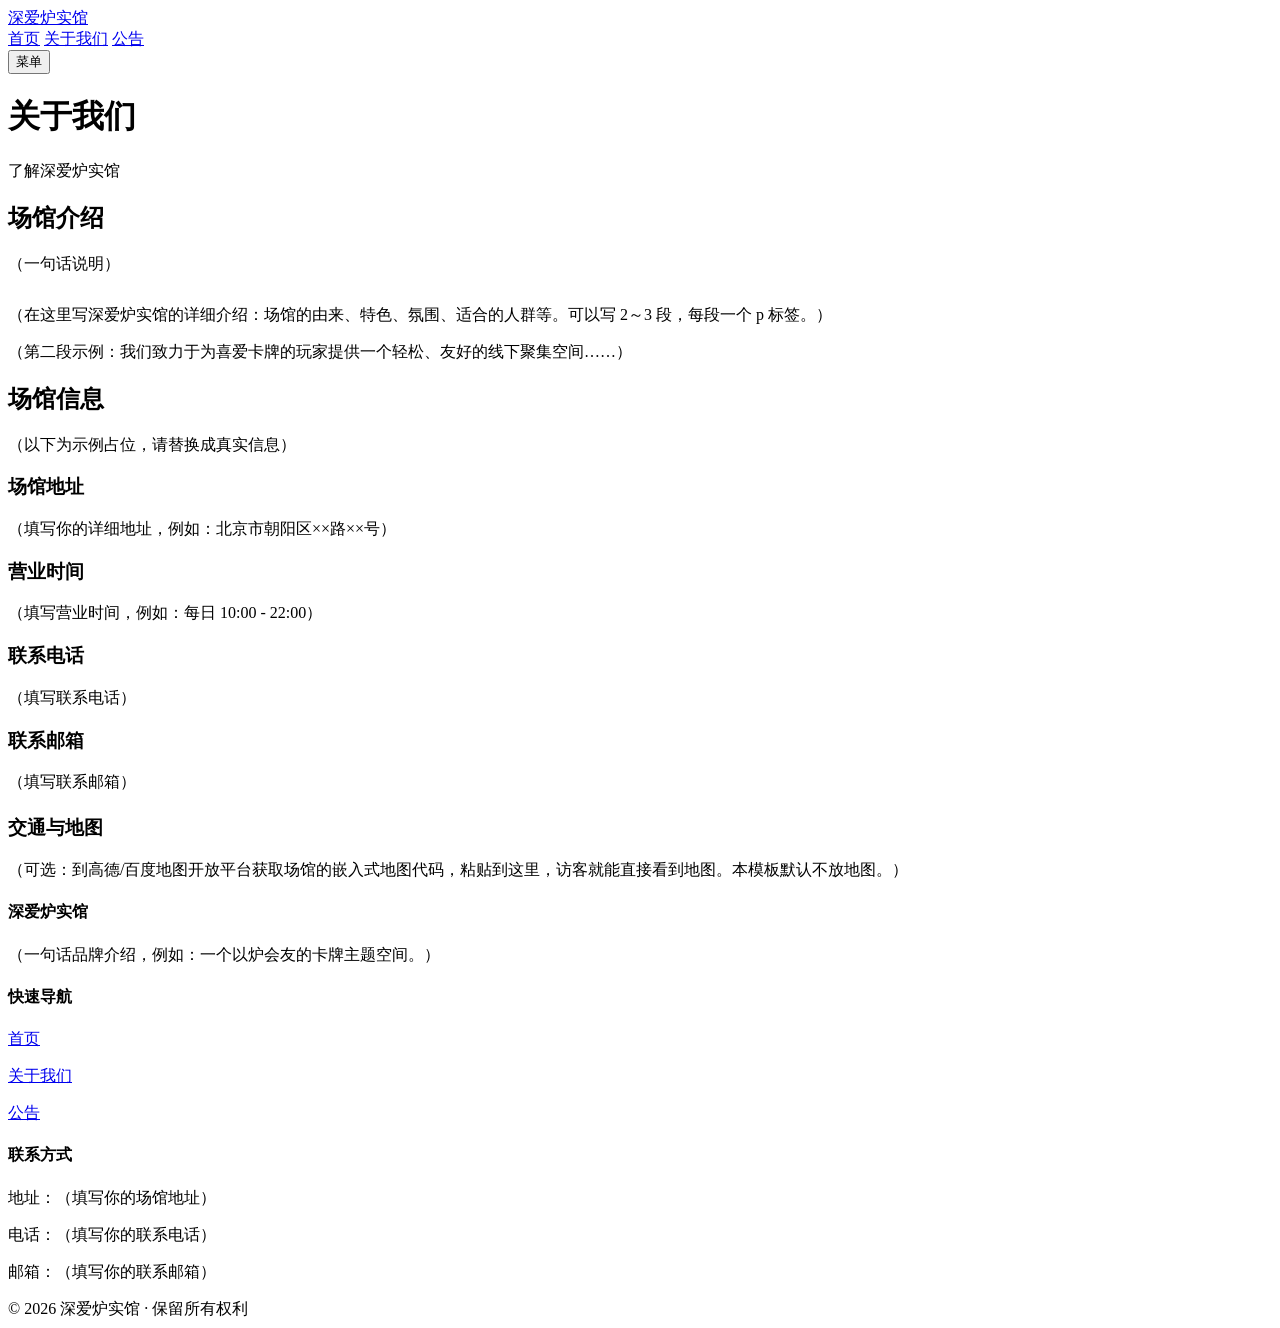
==== about.html @ 38d2ae95 "Add files via upload" ====
<!DOCTYPE html>
<html lang="zh-CN">
<head>
  <meta charset="UTF-8">
  <meta name="viewport" content="width=device-width, initial-scale=1.0">
  <title>关于我们 - 深爱炉实馆</title>
  <meta name="description" content="深爱炉实馆场馆介绍与联系方式。">
  <link rel="icon" href="data:image/svg+xml,%3Csvg xmlns='http://www.w3.org/2000/svg' viewBox='0 0 64 64'%3E%3Crect width='64' height='64' rx='12' fill='%232c2014'/%3E%3Cpath d='M32 10 L54 32 L32 54 L10 32 Z' fill='%23b8862e'/%3E%3Cpath d='M32 22 L42 32 L32 42 L22 32 Z' fill='%23f6f1e6'/%3E%3C/svg%3E">
  <link rel="stylesheet" href="css/style.css">
</head>
<body>

  <!-- ===== 顶部导航栏 ===== -->
  <header class="顶栏">
    <div class="容器 顶栏内部">
      <a class="馆名" href="index.html">深爱<span class="金色字">炉实馆</span></a>
      <nav class="导航" id="导航">
        <a href="index.html">首页</a>
        <a href="about.html" class="当前页">关于我们</a>
        <a href="news.html">公告</a>
      </nav>
      <button class="菜单按钮" onclick="切换菜单()">菜单</button>
    </div>
  </header>

  <!-- ===== 页面标题 ===== -->
  <div class="页头">
    <h1>关于我们</h1>
    <p>了解深爱炉实馆</p>
  </div>

  <!-- ===== 场馆介绍 ===== -->
  <section class="区块">
    <div class="容器">
      <h2 class="区块标题">场馆介绍</h2>
      <p class="区块副标题">（一句话说明）</p>
      <div class="关于段落" style="margin-top:30px;">
        <p>（在这里写深爱炉实馆的详细介绍：场馆的由来、特色、氛围、适合的人群等。可以写 2～3 段，每段一个 p 标签。）</p>
        <p>（第二段示例：我们致力于为喜爱卡牌的玩家提供一个轻松、友好的线下聚集空间……）</p>
      </div>
    </div>
  </section>

  <!-- ===== 场馆信息 ===== -->
  <section class="区块" style="padding-top:0;">
    <div class="容器">
      <h2 class="区块标题">场馆信息</h2>
      <p class="区块副标题">（以下为示例占位，请替换成真实信息）</p>
      <div class="信息卡组">
        <div class="信息卡">
          <h3>场馆地址</h3>
          <p>（填写你的详细地址，例如：北京市朝阳区××路××号）</p>
        </div>
        <div class="信息卡">
          <h3>营业时间</h3>
          <p>（填写营业时间，例如：每日 10:00 - 22:00）</p>
        </div>
        <div class="信息卡">
          <h3>联系电话</h3>
          <p>（填写联系电话）</p>
        </div>
        <div class="信息卡">
          <h3>联系邮箱</h3>
          <p>（填写联系邮箱）</p>
        </div>
      </div>

      <div class="信息卡" style="margin-top:22px;">
        <h3>交通与地图</h3>
        <p>（可选：到高德/百度地图开放平台获取场馆的嵌入式地图代码，粘贴到这里，访客就能直接看到地图。本模板默认不放地图。）</p>
      </div>
    </div>
  </section>

  <!-- ===== 页脚 ===== -->
  <footer class="页脚">
    <div class="容器 页脚内部">
      <div>
        <h4>深爱炉实馆</h4>
        <p>（一句话品牌介绍，例如：一个以炉会友的卡牌主题空间。）</p>
      </div>
      <div>
        <h4>快速导航</h4>
        <p><a href="index.html">首页</a></p>
        <p><a href="about.html">关于我们</a></p>
        <p><a href="news.html">公告</a></p>
      </div>
      <div>
        <h4>联系方式</h4>
        <p>地址：（填写你的场馆地址）</p>
        <p>电话：（填写你的联系电话）</p>
        <p>邮箱：（填写你的联系邮箱）</p>
      </div>
    </div>
    <div class="版权行">© 2026 深爱炉实馆 · 保留所有权利</div>
  </footer>

  <script>
    function 切换菜单() {
      document.getElementById("导航").classList.toggle("展开");
    }
  </script>
</body>
</html>
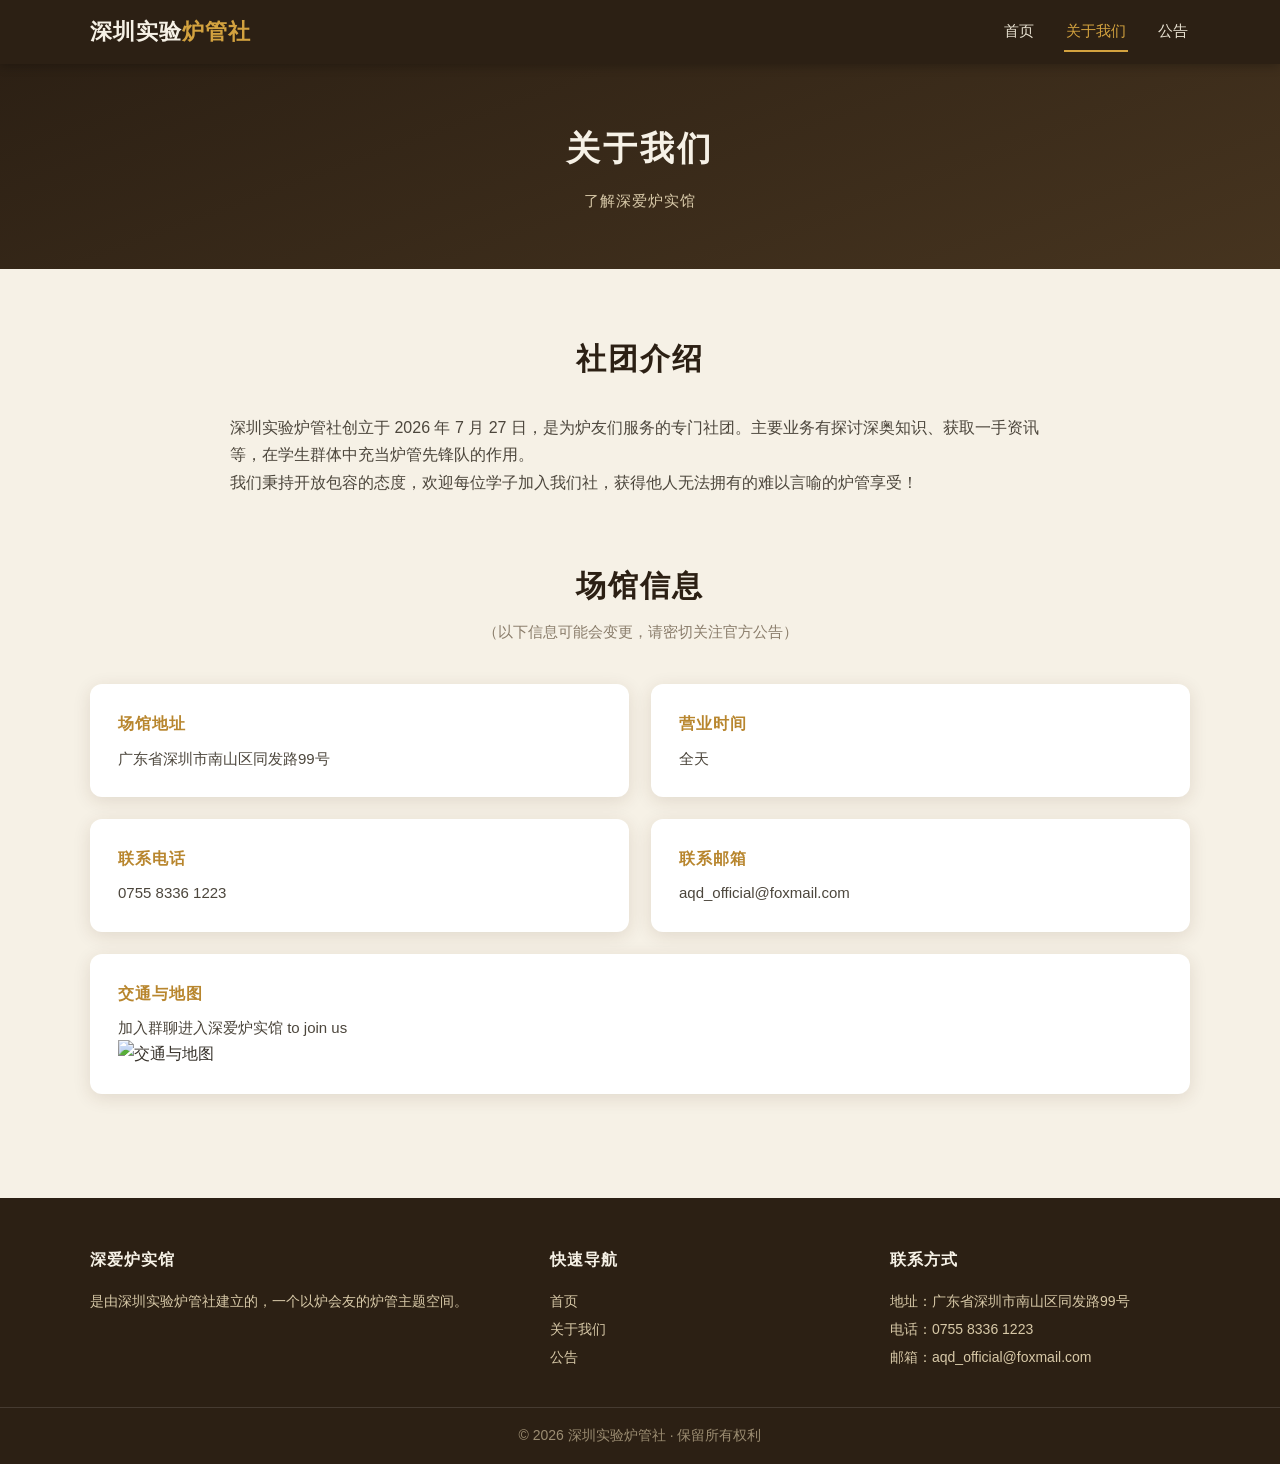
==== commit 6d2d5cd4: "Add files via upload" ====
--- a/about.html
+++ b/about.html
@@ -13,7 +13,7 @@
   <!-- ===== 顶部导航栏 ===== -->
   <header class="顶栏">
     <div class="容器 顶栏内部">
-      <a class="馆名" href="index.html">深爱<span class="金色字">炉实馆</span></a>
+      <a class="馆名" href="index.html">深圳实验<span class="金色字">炉管社</span></a>
       <nav class="导航" id="导航">
         <a href="index.html">首页</a>
         <a href="about.html" class="当前页">关于我们</a>
@@ -29,14 +29,13 @@
     <p>了解深爱炉实馆</p>
   </div>
 
-  <!-- ===== 场馆介绍 ===== -->
+  <!-- ===== 社团介绍 ===== -->
   <section class="区块">
     <div class="容器">
-      <h2 class="区块标题">场馆介绍</h2>
-      <p class="区块副标题">（一句话说明）</p>
+      <h2 class="区块标题">社团介绍</h2>
       <div class="关于段落" style="margin-top:30px;">
-        <p>（在这里写深爱炉实馆的详细介绍：场馆的由来、特色、氛围、适合的人群等。可以写 2～3 段，每段一个 p 标签。）</p>
-        <p>（第二段示例：我们致力于为喜爱卡牌的玩家提供一个轻松、友好的线下聚集空间……）</p>
+        <p>深圳实验炉管社创立于 2026 年 7 月 27 日，是为炉友们服务的专门社团。主要业务有探讨深奥知识、获取一手资讯等，在学生群体中充当炉管先锋队的作用。</p>
+        <p>我们秉持开放包容的态度，欢迎每位学子加入我们社，获得他人无法拥有的难以言喻的炉管享受！</p>
       </div>
     </div>
   </section>
@@ -45,30 +44,34 @@
   <section class="区块" style="padding-top:0;">
     <div class="容器">
       <h2 class="区块标题">场馆信息</h2>
-      <p class="区块副标题">（以下为示例占位，请替换成真实信息）</p>
+      <p class="区块副标题">（以下信息可能会变更，请密切关注官方公告）</p>
       <div class="信息卡组">
         <div class="信息卡">
           <h3>场馆地址</h3>
-          <p>（填写你的详细地址，例如：北京市朝阳区××路××号）</p>
+          <p>广东省深圳市南山区同发路99号</p>
         </div>
         <div class="信息卡">
           <h3>营业时间</h3>
-          <p>（填写营业时间，例如：每日 10:00 - 22:00）</p>
+          <p>全天</p>
         </div>
         <div class="信息卡">
           <h3>联系电话</h3>
-          <p>（填写联系电话）</p>
+          <p>0755 8336 1223</p>
         </div>
         <div class="信息卡">
           <h3>联系邮箱</h3>
-          <p>（填写联系邮箱）</p>
+          <p>aqd_official@foxmail.com</p>
         </div>
       </div>
 
+      
       <div class="信息卡" style="margin-top:22px;">
         <h3>交通与地图</h3>
-        <p>（可选：到高德/百度地图开放平台获取场馆的嵌入式地图代码，粘贴到这里，访客就能直接看到地图。本模板默认不放地图。）</p>
+        <p>加入群聊进入深爱炉实馆 to join us</p>
+        <!-- ★ 交通/地图图片：把图片命名为 map.jpg，放进 images 文件夹即可显示 -->
+        <img class="地图图片" src="images/map.jpg" alt="交通与地图">
       </div>
+
     </div>
   </section>
 
@@ -77,7 +80,7 @@
     <div class="容器 页脚内部">
       <div>
         <h4>深爱炉实馆</h4>
-        <p>（一句话品牌介绍，例如：一个以炉会友的卡牌主题空间。）</p>
+        <p>是由深圳实验炉管社建立的，一个以炉会友的炉管主题空间。</p>
       </div>
       <div>
         <h4>快速导航</h4>
@@ -87,12 +90,12 @@
       </div>
       <div>
         <h4>联系方式</h4>
-        <p>地址：（填写你的场馆地址）</p>
-        <p>电话：（填写你的联系电话）</p>
-        <p>邮箱：（填写你的联系邮箱）</p>
+        <p>地址：广东省深圳市南山区同发路99号</p>
+        <p>电话：0755 8336 1223</p>
+        <p>邮箱：aqd_official@foxmail.com</p>
       </div>
     </div>
-    <div class="版权行">© 2026 深爱炉实馆 · 保留所有权利</div>
+    <div class="版权行">© 2026 深圳实验炉管社 · 保留所有权利</div>
   </footer>
 
   <script>
--- a/css/style.css
+++ b/css/style.css
@@ -0,0 +1,417 @@
+/* ============================================================
+   深爱炉实馆 · 全站样式表 style.css
+   ------------------------------------------------------------
+   ★ 想自己设计网页排版？90% 的改动都发生在这个文件里。
+   ★ 文件最上方是"设计变量"：改颜色、圆角、阴影，全站一起变。
+
+   目录：
+     1. 设计变量（改这里 = 全站换皮肤）
+     2. 基础样式
+     3. 顶部导航栏
+     4. 首页大图（Hero）
+     5. 通用内容区
+     6. 卡片
+     7. 公告列表
+     8. 公告详情
+     9. 关于我们
+    10. 页脚
+    11. 手机端适配
+   ============================================================ */
+
+/* ===== 1. 设计变量 ===== */
+:root {
+  --主背景: #f6f1e6;      /* 页面底色：羊皮纸米色 */
+  --卡片底色: #ffffff;     /* 卡片 / 白色区域底色 */
+  --深色: #2c2014;         /* 深胡桃木色：导航栏、页脚、大标题 */
+  --深色浅: #46341f;       /* 深色区域 hover 用 */
+  --金色: #b8862e;         /* 卡牌金：按钮、高亮、强调 */
+  --金色亮: #d3a23f;       /* 金色 hover 时变亮 */
+  --正文色: #37322b;       /* 正文文字颜色 */
+  --浅文字: #8a7d6b;       /* 次要文字（日期、说明文字） */
+  --分割线: #e6dcc6;       /* 分割线颜色 */
+  --圆角: 12px;            /* 卡片圆角大小 */
+  --阴影: 0 4px 18px rgba(70, 45, 15, 0.12);  /* 卡片阴影 */
+}
+
+/* ===== 2. 基础样式 ===== */
+* { margin: 0; padding: 0; box-sizing: border-box; }
+
+html { scroll-behavior: smooth; }
+
+body {
+  font-family: "PingFang SC", "Hiragino Sans GB", "Microsoft YaHei",
+               "Noto Sans CJK SC", sans-serif;
+  background: var(--主背景);
+  color: var(--正文色);
+  line-height: 1.7;
+}
+
+a { color: inherit; text-decoration: none; }
+img { max-width: 100%; display: block; }
+
+/* 页面内容统一宽度，居中 */
+.容器 {
+  width: min(1100px, 92%);
+  margin: 0 auto;
+}
+
+/* ===== 3. 顶部导航栏 ===== */
+.顶栏 {
+  position: sticky;
+  top: 0;
+  z-index: 100;
+  background: var(--深色);
+  box-shadow: 0 2px 10px rgba(0,0,0,0.25);
+}
+
+.顶栏内部 {
+  display: flex;
+  align-items: center;
+  justify-content: space-between;
+  height: 64px;
+}
+
+.馆名 {
+  color: #f6f1e6;
+  font-size: 22px;
+  font-weight: 700;
+  letter-spacing: 1px;
+}
+
+.馆名 .金色字 { color: var(--金色亮); }
+
+.导航 {
+  display: flex;
+  gap: 28px;
+  align-items: center;
+}
+
+.导航 a {
+  color: #e9e2d2;
+  font-size: 15px;
+  padding: 6px 2px;
+  border-bottom: 2px solid transparent;
+  transition: color 0.2s, border-color 0.2s;
+}
+
+.导航 a:hover,
+.导航 a.当前页 {
+  color: var(--金色亮);
+  border-bottom-color: var(--金色亮);
+}
+
+/* 手机端"菜单"按钮，平时隐藏，窄屏显示 */
+.菜单按钮 {
+  display: none;
+  background: none;
+  border: 1px solid #6a5a42;
+  color: #e9e2d2;
+  font-size: 15px;
+  padding: 6px 14px;
+  border-radius: 8px;
+  cursor: pointer;
+}
+
+/* ===== 4. 首页大图（Hero） ===== */
+.首页大图 {
+  position: relative;
+  min-height: 480px;
+  display: flex;
+  align-items: center;
+  justify-content: center;
+  text-align: center;
+  color: #fff;
+  /* ★ 想换首页大图：把 images/hero.jpg 换成你自己的图片即可（文件名保持一致） */
+  background: url("../images/hero.jpg") center / cover no-repeat;
+}
+
+/* 深色遮罩，保证文字清晰 */
+.首页大图::after {
+  content: "";
+  position: absolute;
+  inset: 0;
+  background: linear-gradient(180deg, rgba(28, 18, 8, 0.62), rgba(28, 18, 8, 0.40));
+}
+
+.首页大图内容 {
+  position: relative;
+  z-index: 1;
+  padding: 60px 20px;
+  max-width: 780px;
+}
+
+.首页大图内容 h1 {
+  font-size: 52px;
+  letter-spacing: 4px;
+  font-weight: 800;
+  text-shadow: 0 2px 12px rgba(0,0,0,0.4);
+}
+
+.首页大图内容 .口号 {
+  margin-top: 14px;
+  font-size: 18px;
+  color: #f0e6d2;
+  letter-spacing: 2px;
+}
+
+.首页大图内容 .按钮组 {
+  margin-top: 32px;
+  display: flex;
+  gap: 16px;
+  justify-content: center;
+  flex-wrap: wrap;
+}
+
+/* ===== 按钮 ===== */
+.按钮 {
+  display: inline-block;
+  padding: 12px 30px;
+  border-radius: 999px;
+  font-size: 15px;
+  font-weight: 600;
+  letter-spacing: 1px;
+  transition: background 0.2s, color 0.2s, transform 0.15s;
+  cursor: pointer;
+}
+
+.按钮:hover { transform: translateY(-2px); }
+
+.按钮-金色 {
+  background: var(--金色);
+  color: #fff;
+}
+
+.按钮-金色:hover { background: var(--金色亮); }
+
+.按钮-描边 {
+  background: transparent;
+  color: #fff;
+  border: 1.5px solid rgba(255,255,255,0.85);
+}
+
+.按钮-描边:hover { background: rgba(255,255,255,0.15); }
+
+/* ===== 5. 通用内容区 ===== */
+.区块 { padding: 64px 0; }
+
+.区块标题 {
+  font-size: 30px;
+  font-weight: 800;
+  color: var(--深色);
+  text-align: center;
+  letter-spacing: 2px;
+}
+
+.区块副标题 {
+  text-align: center;
+  color: var(--浅文字);
+  margin-top: 8px;
+  font-size: 15px;
+}
+
+/* 页面顶部标题带（关于/公告等内页用） */
+.页头 {
+  background: linear-gradient(160deg, var(--深色) 0%, var(--深色浅) 100%);
+  color: #f6f1e6;
+  text-align: center;
+  padding: 56px 20px;
+}
+
+.页头 h1 { font-size: 34px; letter-spacing: 3px; }
+.页头 p { margin-top: 10px; color: #d8c9a8; font-size: 15px; letter-spacing: 1px; }
+
+/* ===== 6. 卡片 ===== */
+.卡片组 {
+  display: grid;
+  grid-template-columns: repeat(3, 1fr);
+  gap: 22px;
+  margin-top: 36px;
+}
+
+.卡片 {
+  background: var(--卡片底色);
+  border-radius: var(--圆角);
+  box-shadow: var(--阴影);
+  padding: 28px 24px;
+  border-top: 4px solid var(--金色);
+}
+
+.卡片 h3 {
+  font-size: 18px;
+  color: var(--深色);
+  margin-bottom: 10px;
+}
+
+.卡片 p { font-size: 14.5px; color: #5c554a; }
+
+/* ===== 7. 公告列表 ===== */
+.公告列表 {
+  margin-top: 36px;
+  display: flex;
+  flex-direction: column;
+  gap: 16px;
+}
+
+.公告卡片 {
+  background: var(--卡片底色);
+  border-radius: var(--圆角);
+  box-shadow: var(--阴影);
+  padding: 22px 26px;
+  display: flex;
+  align-items: center;
+  gap: 24px;
+  border-left: 4px solid transparent;
+  transition: border-color 0.2s, transform 0.15s;
+}
+
+.公告卡片:hover {
+  border-left-color: var(--金色);
+  transform: translateX(4px);
+}
+
+.公告日期 {
+  color: var(--浅文字);
+  font-size: 14px;
+  white-space: nowrap;
+  flex-shrink: 0;
+}
+
+.公告标题 { font-size: 17px; font-weight: 700; color: var(--深色); }
+
+.公告卡片 .箭头 { margin-left: auto; color: var(--金色); font-size: 18px; }
+
+.居中的按钮行 {
+  margin-top: 34px;
+  text-align: center;
+}
+
+/* ===== 8. 公告详情 ===== */
+.详情容器 {
+  max-width: 760px;
+  margin: 0 auto;
+  background: var(--卡片底色);
+  border-radius: var(--圆角);
+  box-shadow: var(--阴影);
+  padding: 44px 48px;
+}
+
+.详情标题 {
+  font-size: 26px;
+  font-weight: 800;
+  color: var(--深色);
+  line-height: 1.4;
+}
+
+.详情日期 {
+  margin-top: 10px;
+  color: var(--浅文字);
+  font-size: 14px;
+  padding-bottom: 20px;
+  border-bottom: 1px solid var(--分割线);
+}
+
+.详情正文 { margin-top: 26px; font-size: 16px; }
+
+.详情正文 p { margin-bottom: 16px; }
+
+/* ===== 9. 关于我们 ===== */
+.关于段落 {
+  max-width: 820px;
+  margin: 0 auto;
+  font-size: 16px;
+  color: #4c463c;
+}
+
+.信息卡组 {
+  display: grid;
+  grid-template-columns: 1fr 1fr;
+  gap: 22px;
+  margin-top: 40px;
+}
+
+.信息卡 {
+  background: var(--卡片底色);
+  border-radius: var(--圆角);
+  box-shadow: var(--阴影);
+  padding: 26px 28px;
+}
+
+.信息卡 h3 {
+  font-size: 16px;
+  color: var(--金色);
+  margin-bottom: 8px;
+  letter-spacing: 1px;
+}
+
+.信息卡 p { font-size: 15px; color: #4c463c; }
+
+/* ===== 10. 页脚 ===== */
+.页脚 {
+  background: var(--深色);
+  color: #d8c9a8;
+  margin-top: 40px;
+}
+
+.页脚内部 {
+  display: grid;
+  grid-template-columns: 1.4fr 1fr 1fr;
+  gap: 40px;
+  padding: 48px 0 36px;
+}
+
+.页脚 h4 {
+  color: #f6f1e6;
+  font-size: 16px;
+  margin-bottom: 14px;
+  letter-spacing: 1px;
+}
+
+.页脚 p, .页脚 a { font-size: 14px; line-height: 2; }
+.页脚 a:hover { color: var(--金色亮); }
+
+.版权行 {
+  border-top: 1px solid rgba(255,255,255,0.12);
+  padding: 16px 0;
+  text-align: center;
+  font-size: 14px;
+  color: #9c8d72;
+}
+
+/* ===== 11. 手机端适配（屏幕小于 800px 时生效） ===== */
+@media (max-width: 800px) {
+  .菜单按钮 { display: block; }
+
+  .导航 {
+    display: none;
+    position: absolute;
+    top: 64px;
+    left: 0;
+    right: 0;
+    background: var(--深色);
+    flex-direction: column;
+    gap: 0;
+    padding: 8px 0 16px;
+    box-shadow: 0 8px 16px rgba(0,0,0,0.25);
+  }
+
+  .导航.展开 { display: flex; }
+
+  .导航 a { padding: 12px 20px; width: 100%; border-bottom: none; }
+
+  .首页大图 { min-height: 400px; }
+  .首页大图内容 h1 { font-size: 34px; letter-spacing: 2px; }
+  .首页大图内容 .口号 { font-size: 15px; }
+
+  .区块 { padding: 44px 0; }
+  .区块标题 { font-size: 24px; }
+
+  .卡片组 { grid-template-columns: 1fr; }
+  .信息卡组 { grid-template-columns: 1fr; }
+
+  .公告卡片 { flex-wrap: wrap; gap: 8px; }
+  .公告卡片 .箭头 { display: none; }
+
+  .详情容器 { padding: 28px 22px; }
+
+  .页脚内部 { grid-template-columns: 1fr; gap: 28px; }
+}
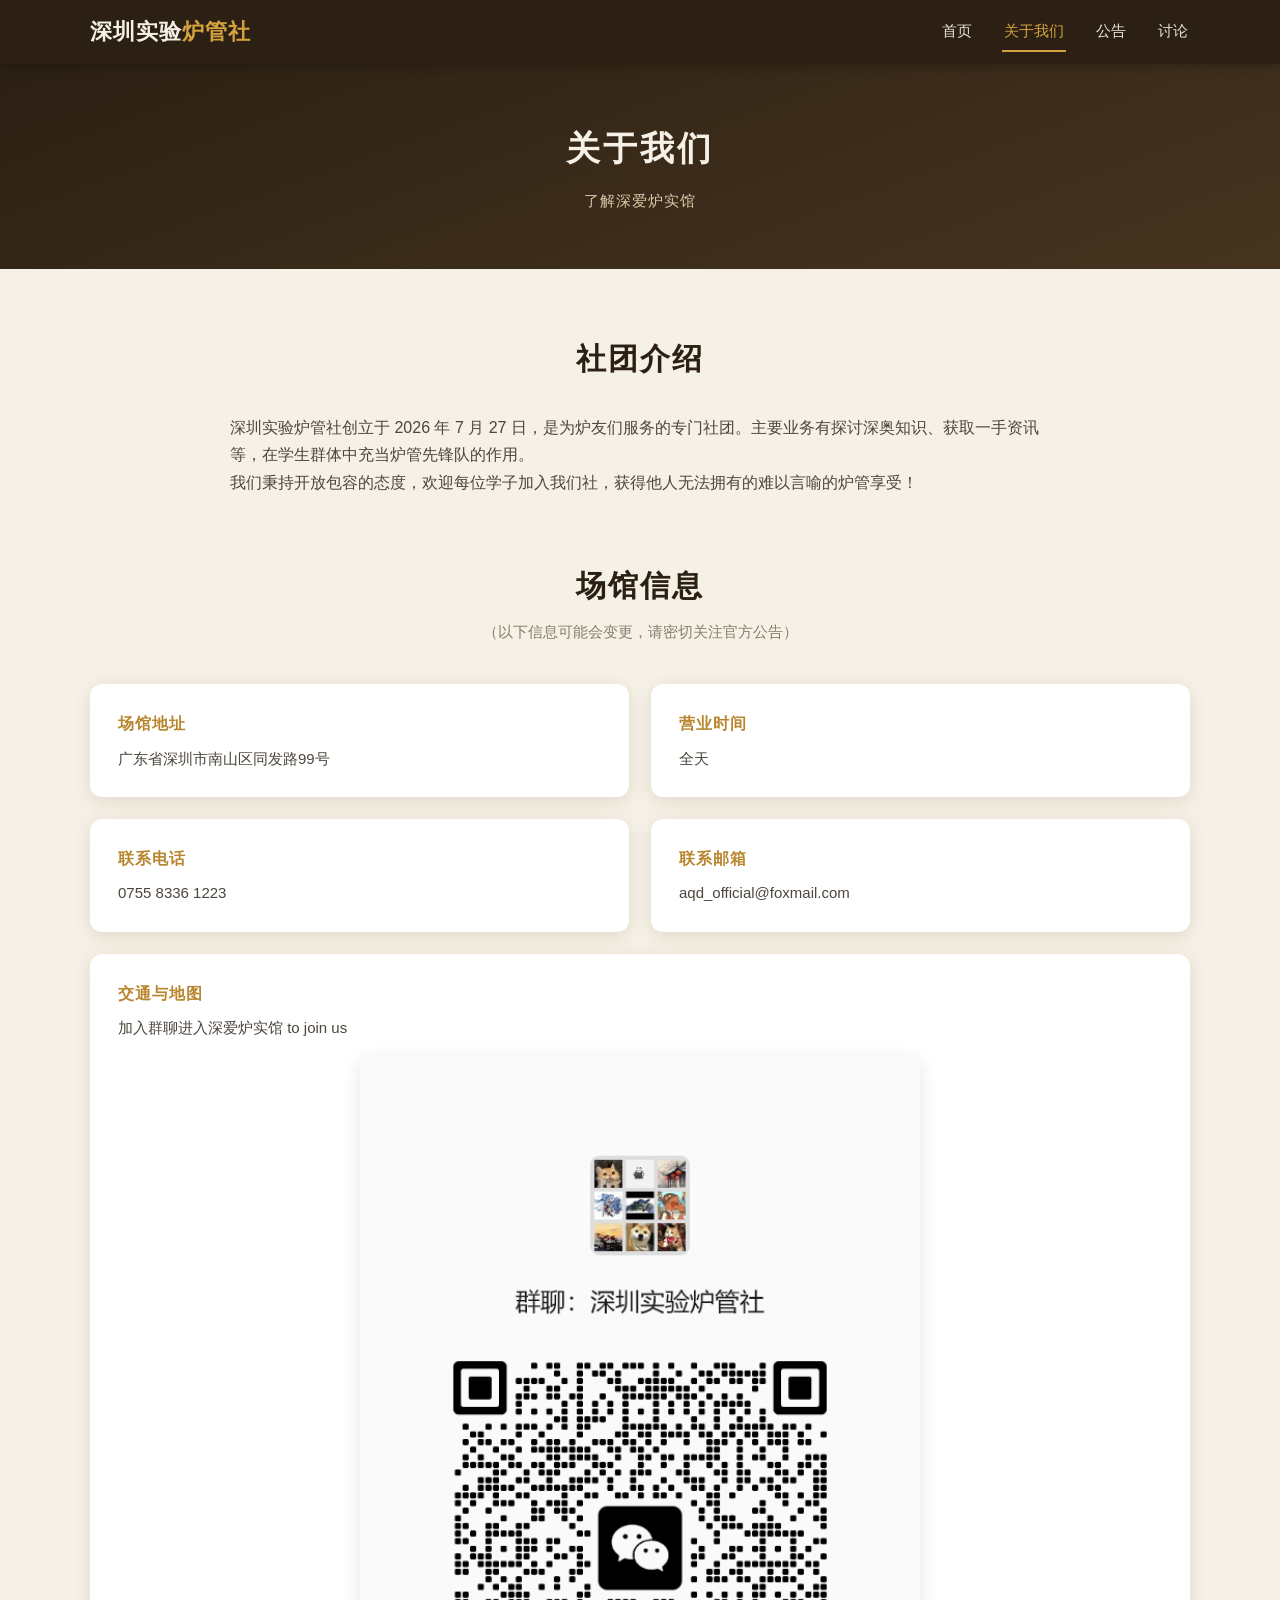
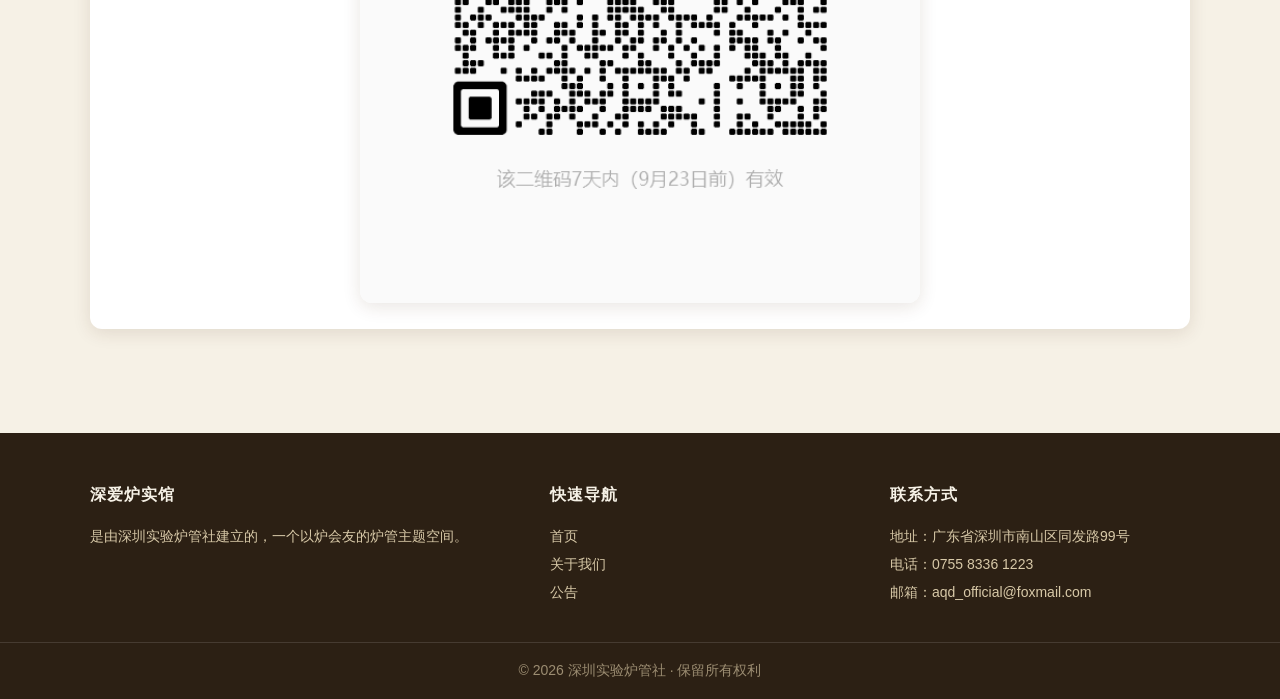
==== commit c1042bb1: "Update about.html" ====
--- a/about.html
+++ b/about.html
@@ -18,6 +18,7 @@
         <a href="index.html">首页</a>
         <a href="about.html" class="当前页">关于我们</a>
         <a href="news.html">公告</a>
+        <a href="discussion.html">讨论</a>
       </nav>
       <button class="菜单按钮" onclick="切换菜单()">菜单</button>
     </div>
--- a/css/style.css
+++ b/css/style.css
@@ -314,6 +314,146 @@
 
 .详情正文 p { margin-bottom: 16px; }
 
+/* 公告里的配图样式 */
+.公告配图 img {
+  width: 100%;
+  max-width: 640px;
+  border-radius: var(--圆角);
+  box-shadow: var(--阴影);
+}
+
+/* 公告文字对齐：居中 / 右对齐 */
+.公告居中 { text-align: center; }
+
+.公告右对齐 { text-align: right; }
+/* ===== 8.5 互动区（点赞 + 评论） ===== */
+.互动区 {
+  margin-top: 36px;
+  padding-top: 26px;
+  border-top: 1px solid var(--分割线);
+}
+
+.点赞区 {
+  text-align: center;
+  margin-bottom: 34px;
+}
+
+.点赞按钮 {
+  display: inline-block;
+  padding: 10px 34px;
+  border: none;
+  border-radius: 999px;
+  background: var(--金色);
+  color: #fff;
+  font-size: 16px;
+  font-weight: 600;
+  letter-spacing: 1px;
+  cursor: pointer;
+  transition: background 0.2s, transform 0.15s;
+}
+
+.点赞按钮:hover { background: var(--金色亮); transform: translateY(-2px); }
+
+.点赞提示 {
+  margin-top: 10px;
+  font-size: 13px;
+  color: var(--浅文字);
+}
+
+.评论标题 {
+  font-size: 18px;
+  color: var(--深色);
+  margin-bottom: 14px;
+}
+
+.评论表单 {
+  display: flex;
+  flex-direction: column;
+  gap: 10px;
+}
+
+.评论昵称,
+.评论内容 {
+  width: 100%;
+  padding: 10px 14px;
+  border: 1px solid var(--分割线);
+  border-radius: var(--圆角);
+  background: var(--主背景);
+  font-family: inherit;
+  font-size: 15px;
+  color: var(--正文色);
+}
+
+.评论昵称:focus,
+.评论内容:focus {
+  outline: none;
+  border-color: var(--金色);
+}
+
+.评论内容 { resize: vertical; }
+
+.评论提交 {
+  align-self: flex-end;
+  padding: 9px 28px;
+  border: none;
+  border-radius: 999px;
+  background: var(--深色);
+  color: #f6f1e6;
+  font-size: 15px;
+  font-weight: 600;
+  letter-spacing: 1px;
+  cursor: pointer;
+  transition: background 0.2s;
+}
+
+.评论提交:hover { background: var(--深色浅); }
+
+.评论列表 {
+  margin-top: 26px;
+  display: flex;
+  flex-direction: column;
+  gap: 14px;
+}
+
+.评论条目 {
+  background: var(--主背景);
+  border-radius: var(--圆角);
+  padding: 16px 18px;
+}
+
+.评论头部 {
+  display: flex;
+  align-items: center;
+  justify-content: space-between;
+  margin-bottom: 6px;
+}
+
+.评论昵称 {
+  font-size: 14px;
+  font-weight: 700;
+  color: var(--金色);
+}
+
+.评论时间 {
+  font-size: 12px;
+  color: var(--浅文字);
+}
+
+.评论正文 {
+  font-size: 15px;
+  color: var(--正文色);
+  white-space: pre-wrap;
+  word-break: break-word;
+}
+
+.互动提示 {
+  color: var(--浅文字);
+  font-size: 14px;
+  text-align: center;
+  padding: 16px 0;
+}
+
+
 /* ===== 9. 关于我们 ===== */
 .关于段落 {
   max-width: 820px;
@@ -344,6 +484,49 @@
 }
 
 .信息卡 p { font-size: 15px; color: #4c463c; }
+/* 关于页"交通与地图"里的图片 */
+.地图图片 {
+  width: 100%;
+  max-width: 560px;
+  margin: 16px auto 0;
+  border-radius: var(--圆角);
+  box-shadow: var(--阴影);
+}
+/* ===== 9.5 常用网站合集（首页底部） ===== */
+.网站合集 {
+  display: flex;
+  flex-wrap: wrap;
+  gap: 14px;
+  justify-content: center;
+  margin-top: 32px;
+}
+
+.网站链接 {
+  display: flex;
+  align-items: center;
+  justify-content: center;
+  text-align: center;
+  width: 120px;          /* 每行约 4 个汉字宽 */
+  height: 56px;          /* 约两行文字高 */
+  padding: 0 8px;
+  background: var(--卡片底色);
+  border: 1px solid var(--分割线);
+  border-radius: var(--圆角);
+  font-size: 15px;
+  line-height: 1.5;
+  color: var(--正文色);
+  transition: color 0.2s, border-color 0.2s, transform 0.15s, box-shadow 0.2s;
+}
+
+
+.网站链接:hover {
+  color: var(--金色);
+  border-color: var(--金色);
+  transform: translateY(-2px);
+  box-shadow: var(--阴影);
+}
+
+
 
 /* ===== 10. 页脚 ===== */
 .页脚 {
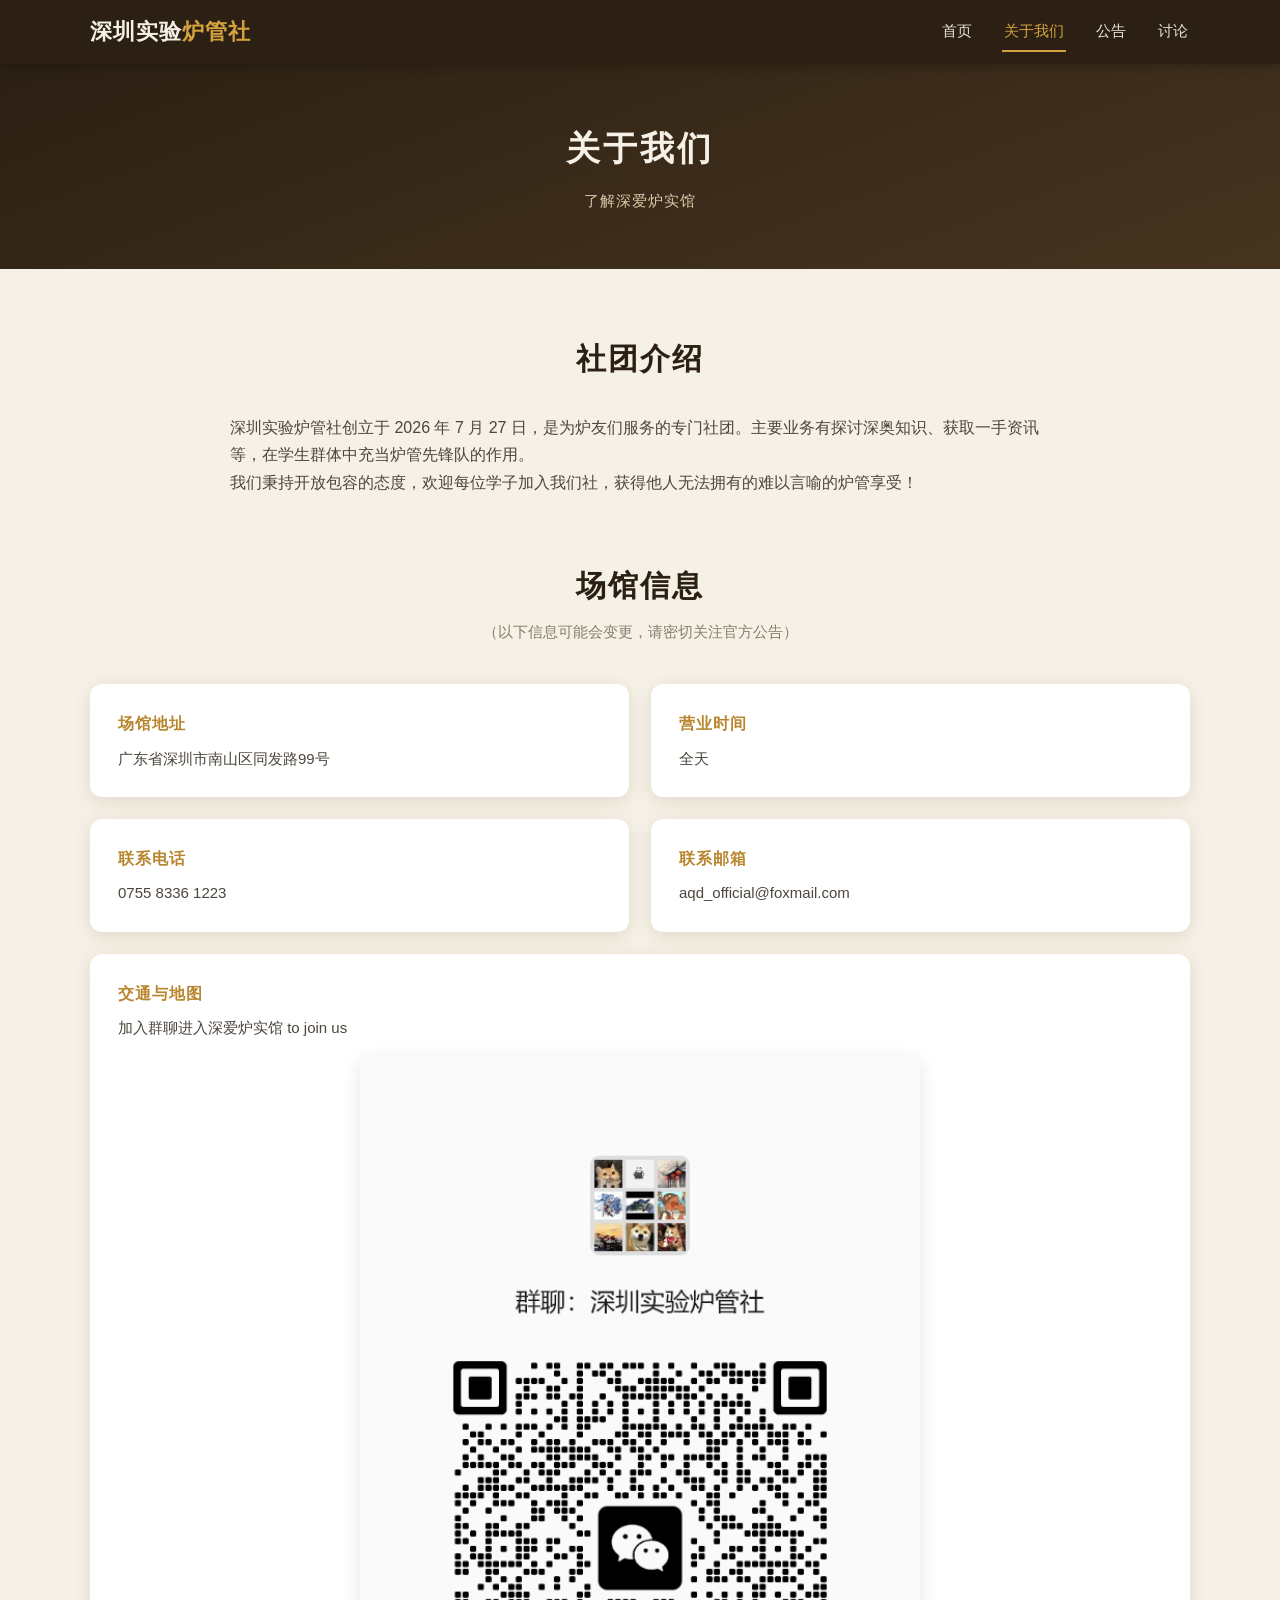
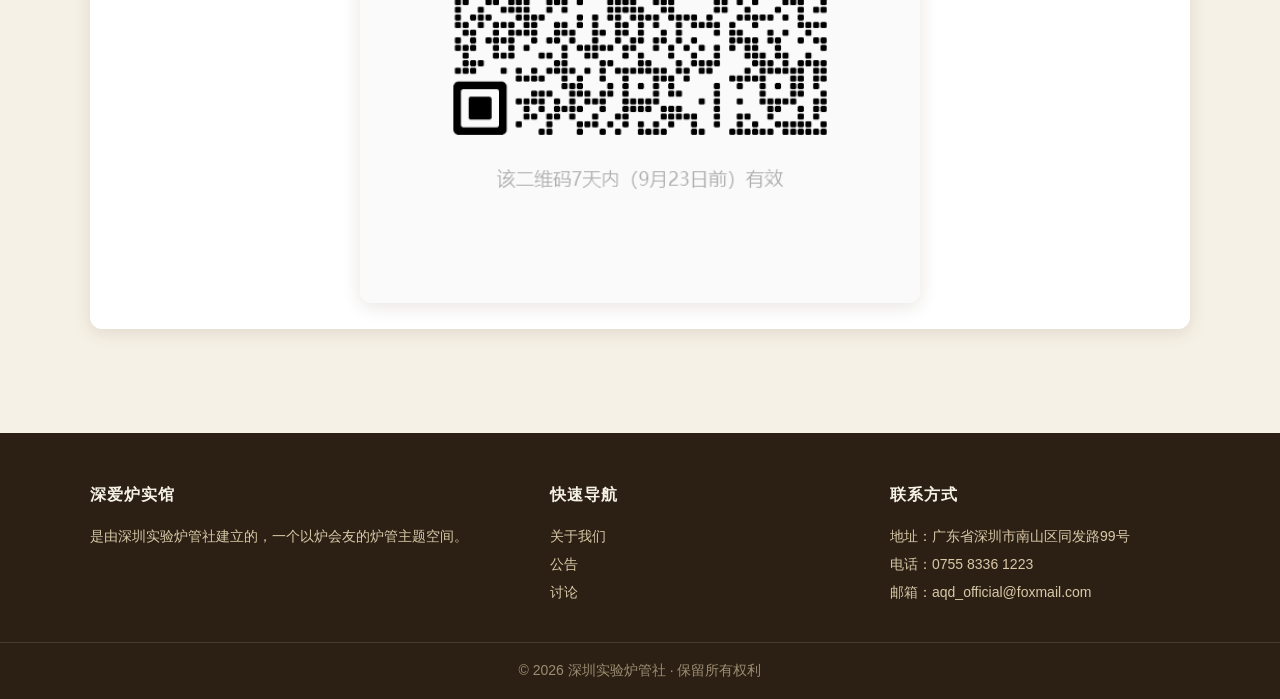
==== commit 5c8f1b94: "Update about.html" ====
--- a/about.html
+++ b/about.html
@@ -85,9 +85,9 @@
       </div>
       <div>
         <h4>快速导航</h4>
-        <p><a href="index.html">首页</a></p>
         <p><a href="about.html">关于我们</a></p>
         <p><a href="news.html">公告</a></p>
+        <p><a href="discussion.html">讨论</a></p>
       </div>
       <div>
         <h4>联系方式</h4>
